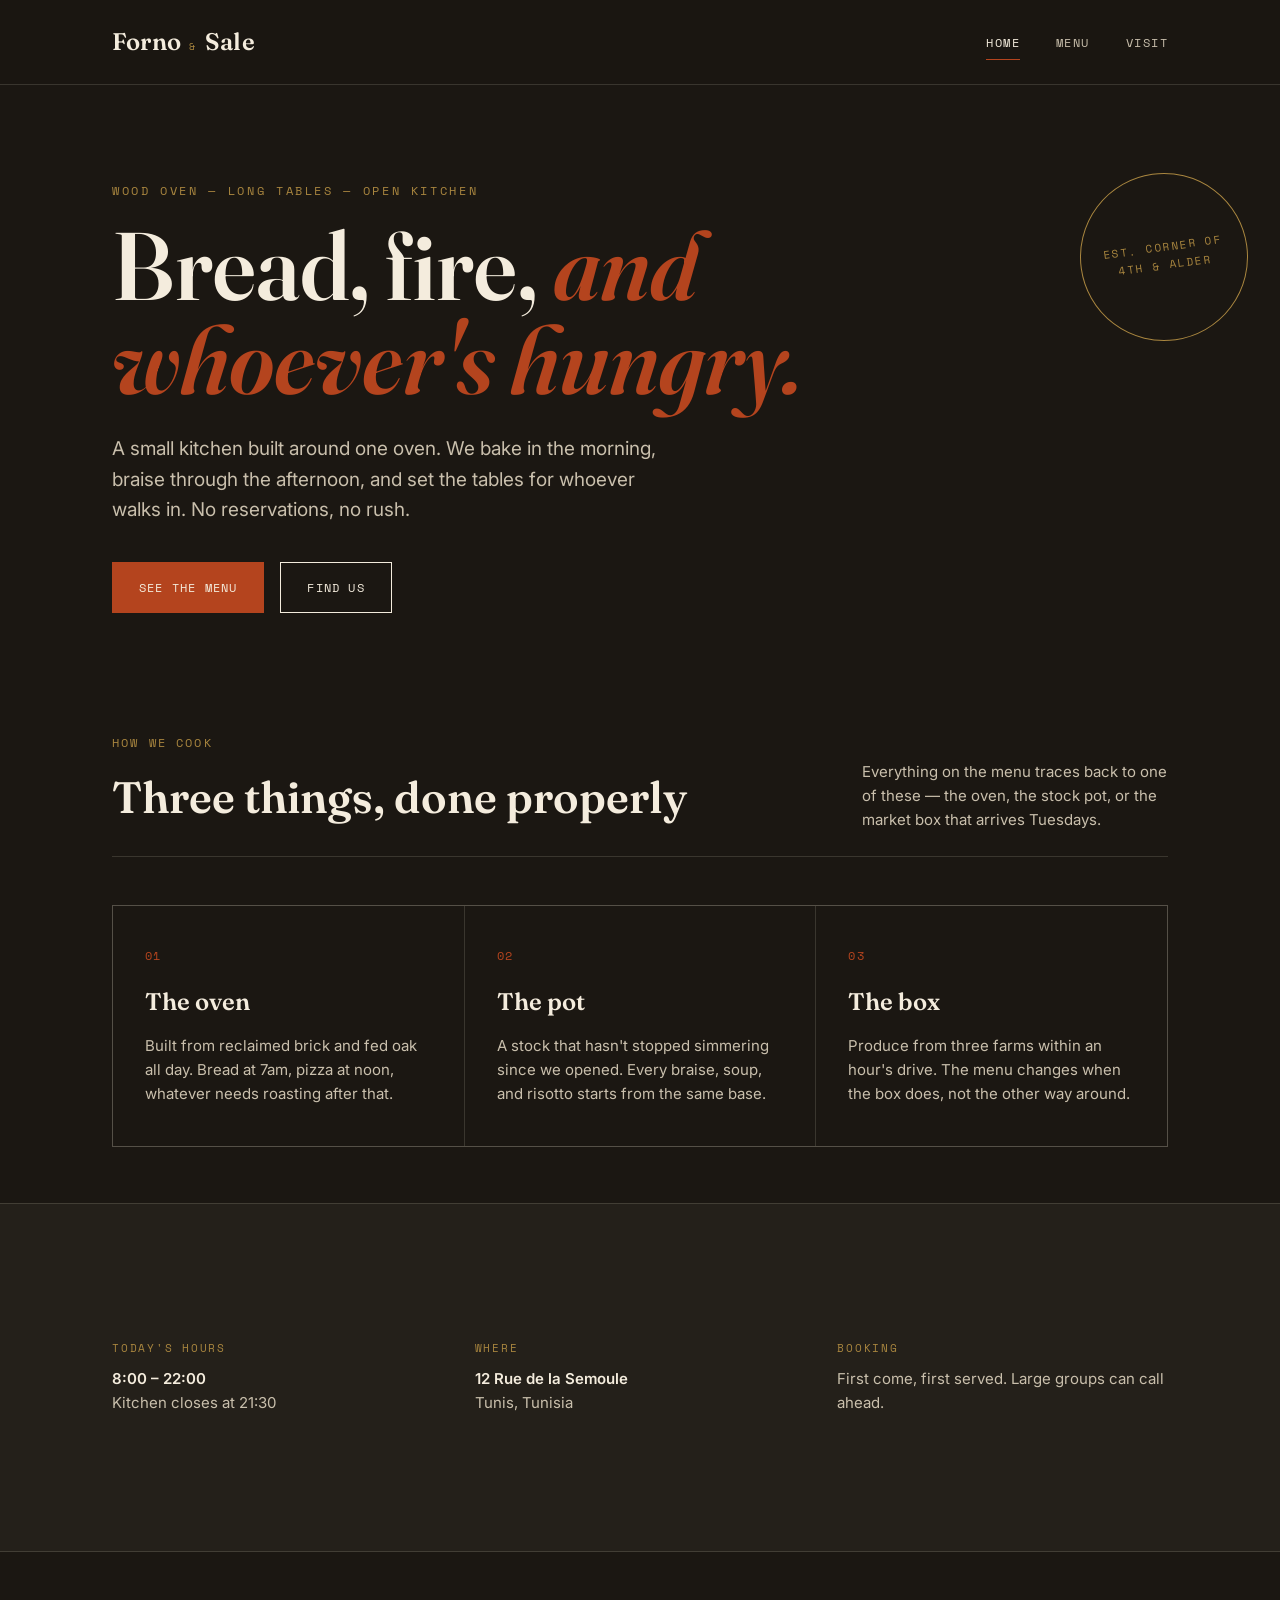
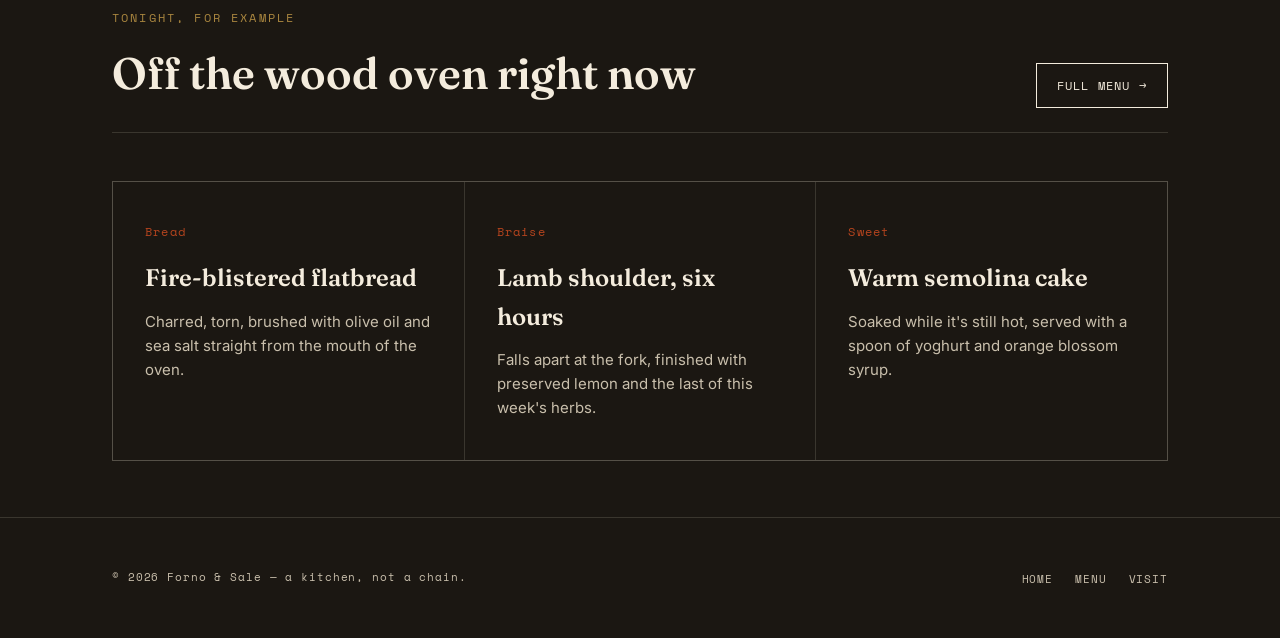
==== index.html @ 8fa6b56a "Add files via upload" ====
<!DOCTYPE html>
<html lang="en">
<head>
<meta charset="UTF-8">
<meta name="viewport" content="width=device-width, initial-scale=1.0">
<title>Forno &amp; Sale — A Neighborhood Kitchen</title>
<link rel="preconnect" href="https://fonts.googleapis.com">
<link href="https://fonts.googleapis.com/css2?family=Fraunces:ital,wght@0,500;0,600;1,500&family=Inter:wght@400;500&family=Space+Mono&display=swap" rel="stylesheet">
<link rel="stylesheet" href="style.css">
</head>
<body>

<header class="site-header">
  <div class="wrap">
    <a href="index.html" class="brand">Forno <small>&amp;</small> Sale</a>
    <nav class="main-nav" aria-label="Primary">
      <ul>
        <li><a href="index.html" aria-current="page">Home</a></li>
        <li><a href="menu.html">Menu</a></li>
        <li><a href="contact.html">Visit</a></li>
      </ul>
    </nav>
  </div>
</header>

<main>
  <section class="hero">
    <div class="wrap">
      <div class="stamp">est. corner of<br>4th &amp; Alder</div>
      <p class="hero-eyebrow">Wood oven — long tables — open kitchen</p>
      <h1>Bread, fire, <em>and whoever's&nbsp;hungry.</em></h1>
      <p class="lede">A small kitchen built around one oven. We bake in the morning, braise through the afternoon, and set the tables for whoever walks in. No reservations, no rush.</p>
      <div class="hero-actions">
        <a href="menu.html" class="btn primary">See the menu</a>
        <a href="contact.html" class="btn">Find us</a>
      </div>
    </div>
  </section>

  <section class="tight">
    <div class="wrap">
      <div class="section-head">
        <div>
          <p class="eyebrow">How we cook</p>
          <h2>Three things, done properly</h2>
        </div>
        <p>Everything on the menu traces back to one of these — the oven, the stock pot, or the market box that arrives Tuesdays.</p>
      </div>

      <div class="grid-3">
        <div class="card">
          <p class="num">01</p>
          <h3>The oven</h3>
          <p>Built from reclaimed brick and fed oak all day. Bread at 7am, pizza at noon, whatever needs roasting after that.</p>
        </div>
        <div class="card">
          <p class="num">02</p>
          <h3>The pot</h3>
          <p>A stock that hasn't stopped simmering since we opened. Every braise, soup, and risotto starts from the same base.</p>
        </div>
        <div class="card">
          <p class="num">03</p>
          <h3>The box</h3>
          <p>Produce from three farms within an hour's drive. The menu changes when the box does, not the other way around.</p>
        </div>
      </div>
    </div>
  </section>

  <section class="info-strip">
    <div class="wrap">
      <div class="info-block">
        <p class="label">Today's hours</p>
        <p><strong>8:00 – 22:00</strong><br>Kitchen closes at 21:30</p>
      </div>
      <div class="info-block">
        <p class="label">Where</p>
        <p><strong>12 Rue de la Semoule</strong><br>Tunis, Tunisia</p>
      </div>
      <div class="info-block">
        <p class="label">Booking</p>
        <p>First come, first served. Large groups can call ahead.</p>
      </div>
    </div>
  </section>

  <section class="tight">
    <div class="wrap">
      <div class="section-head">
        <div>
          <p class="eyebrow">Tonight, for example</p>
          <h2>Off the wood oven right now</h2>
        </div>
        <p><a href="menu.html" class="btn" style="padding:12px 20px;">Full menu →</a></p>
      </div>
      <div class="grid-3">
        <div class="card">
          <p class="num">Bread</p>
          <h3>Fire-blistered flatbread</h3>
          <p>Charred, torn, brushed with olive oil and sea salt straight from the mouth of the oven.</p>
        </div>
        <div class="card">
          <p class="num">Braise</p>
          <h3>Lamb shoulder, six hours</h3>
          <p>Falls apart at the fork, finished with preserved lemon and the last of this week's herbs.</p>
        </div>
        <div class="card">
          <p class="num">Sweet</p>
          <h3>Warm semolina cake</h3>
          <p>Soaked while it's still hot, served with a spoon of yoghurt and orange blossom syrup.</p>
        </div>
      </div>
    </div>
  </section>
</main>

<footer>
  <div class="wrap">
    <p class="foot-note">© 2026 Forno &amp; Sale — a kitchen, not a chain.</p>
    <ul class="foot-links">
      <li><a href="index.html">Home</a></li>
      <li><a href="menu.html">Menu</a></li>
      <li><a href="contact.html">Visit</a></li>
    </ul>
  </div>
</footer>

</body>
</html>
---- style.css ----
/* ============================================
   FORNO & SALE — a neighborhood kitchen
   Palette: charred oak, flour cream, dried-chili rust, brass
   Type: Fraunces (display) / Inter (body) / Space Mono (labels, prices)
============================================ */

:root {
  --char:      #1B1712;   /* charred oak — base background */
  --char-2:    #24201A;   /* slightly lifted panel */
  --cream:     #F4ECDD;   /* flour cream — primary text/light surfaces */
  --cream-dim: #C9BFAC;   /* muted cream for secondary text */
  --rust:      #B4441E;   /* dried chili — the one loud accent */
  --rust-dim:  #7A3216;
  --brass:     #A9863F;   /* brass — quiet secondary accent */
  --olive:     #55603F;   /* deep olive — used sparingly for dividers */
  --line:      rgba(244,236,221,0.14);

  --display: "Fraunces", Georgia, serif;
  --body: "Inter", -apple-system, BlinkMacSystemFont, sans-serif;
  --mono: "Space Mono", "Courier New", monospace;
}

* { box-sizing: border-box; }

html { scroll-behavior: smooth; }

body {
  margin: 0;
  background: var(--char);
  color: var(--cream);
  font-family: var(--body);
  font-size: 17px;
  line-height: 1.6;
  -webkit-font-smoothing: antialiased;
}

@media (prefers-reduced-motion: reduce) {
  * { animation: none !important; transition: none !important; }
  html { scroll-behavior: auto; }
}

a { color: inherit; }

img { max-width: 100%; display: block; }

.wrap {
  max-width: 1120px;
  margin: 0 auto;
  padding: 0 32px;
}

/* ---------- Header / nav ---------- */

.site-header {
  position: sticky;
  top: 0;
  z-index: 20;
  background: rgba(27,23,18,0.92);
  backdrop-filter: blur(6px);
  border-bottom: 1px solid var(--line);
}

.site-header .wrap {
  display: flex;
  align-items: center;
  justify-content: space-between;
  height: 84px;
}

.brand {
  font-family: var(--display);
  font-size: 24px;
  font-weight: 600;
  letter-spacing: 0.01em;
  text-decoration: none;
  color: var(--cream);
  display: flex;
  align-items: baseline;
  gap: 8px;
}

.brand small {
  font-family: var(--mono);
  font-size: 10px;
  letter-spacing: 0.18em;
  text-transform: uppercase;
  color: var(--brass);
  font-weight: 400;
}

nav.main-nav ul {
  list-style: none;
  display: flex;
  gap: 36px;
  margin: 0;
  padding: 0;
}

nav.main-nav a {
  text-decoration: none;
  font-family: var(--mono);
  font-size: 12px;
  letter-spacing: 0.12em;
  text-transform: uppercase;
  color: var(--cream-dim);
  padding: 8px 0;
  border-bottom: 1px solid transparent;
  transition: color 0.2s ease, border-color 0.2s ease;
}

nav.main-nav a:hover,
nav.main-nav a[aria-current="page"] {
  color: var(--cream);
  border-bottom-color: var(--rust);
}

/* mobile nav toggle */
.nav-toggle { display: none; }

@media (max-width: 720px) {
  .site-header .wrap { height: 68px; }
  .brand { font-size: 20px; }
  nav.main-nav ul { gap: 22px; }
  nav.main-nav a { font-size: 11px; }
}

/* ---------- Hero ---------- */

.hero {
  position: relative;
  padding: 96px 0 64px;
  overflow: hidden;
}

.hero-eyebrow {
  font-family: var(--mono);
  font-size: 12px;
  letter-spacing: 0.22em;
  text-transform: uppercase;
  color: var(--brass);
  margin: 0 0 18px;
}

.hero h1 {
  font-family: var(--display);
  font-size: clamp(48px, 8vw, 96px);
  line-height: 0.98;
  font-weight: 600;
  margin: 0 0 28px;
  max-width: 14ch;
}

.hero h1 em {
  font-style: italic;
  color: var(--rust);
}

.hero p.lede {
  max-width: 46ch;
  font-size: 19px;
  color: var(--cream-dim);
  margin: 0 0 36px;
}

.hero-actions {
  display: flex;
  gap: 16px;
  flex-wrap: wrap;
}

.btn {
  display: inline-flex;
  align-items: center;
  gap: 10px;
  font-family: var(--mono);
  font-size: 12px;
  letter-spacing: 0.1em;
  text-transform: uppercase;
  text-decoration: none;
  padding: 15px 26px;
  border: 1px solid var(--cream);
  color: var(--cream);
  transition: background 0.2s ease, color 0.2s ease, border-color 0.2s ease;
}

.btn:hover { background: var(--cream); color: var(--char); }

.btn.primary {
  background: var(--rust);
  border-color: var(--rust);
  color: var(--cream);
}

.btn.primary:hover {
  background: transparent;
  color: var(--rust);
}

/* the "stamp" signature element: a rotated ticket-like tag */
.stamp {
  position: absolute;
  top: 88px;
  right: 32px;
  width: 168px;
  height: 168px;
  border: 1px solid var(--brass);
  border-radius: 50%;
  transform: rotate(-8deg);
  display: flex;
  align-items: center;
  justify-content: center;
  text-align: center;
  font-family: var(--mono);
  font-size: 11px;
  letter-spacing: 0.14em;
  text-transform: uppercase;
  color: var(--brass);
  padding: 14px;
}

@media (max-width: 900px) {
  .stamp { display: none; }
}

/* ---------- Section scaffolding ---------- */

section { padding: 88px 0; }
section.tight { padding: 56px 0; }

.section-head {
  display: flex;
  align-items: flex-end;
  justify-content: space-between;
  gap: 24px;
  margin-bottom: 48px;
  border-bottom: 1px solid var(--line);
  padding-bottom: 24px;
}

.section-head .eyebrow {
  font-family: var(--mono);
  font-size: 12px;
  letter-spacing: 0.18em;
  text-transform: uppercase;
  color: var(--brass);
  margin: 0 0 10px;
}

.section-head h2 {
  font-family: var(--display);
  font-size: clamp(30px, 4vw, 44px);
  margin: 0;
  font-weight: 600;
}

.section-head p {
  max-width: 34ch;
  color: var(--cream-dim);
  margin: 0;
  font-size: 15px;
}

/* ---------- Cards / grid (index highlights) ---------- */

.grid-3 {
  display: grid;
  grid-template-columns: repeat(3, 1fr);
  gap: 1px;
  background: var(--line);
  border: 1px solid var(--line);
}

@media (max-width: 820px) {
  .grid-3 { grid-template-columns: 1fr; }
}

.card {
  background: var(--char);
  padding: 40px 32px;
}

.card .num {
  font-family: var(--mono);
  font-size: 12px;
  color: var(--rust);
  margin-bottom: 18px;
  letter-spacing: 0.1em;
}

.card h3 {
  font-family: var(--display);
  font-size: 24px;
  margin: 0 0 12px;
  font-weight: 600;
}

.card p {
  color: var(--cream-dim);
  font-size: 15px;
  margin: 0;
}

/* ---------- Hours / info strip ---------- */

.info-strip {
  background: var(--char-2);
  border-top: 1px solid var(--line);
  border-bottom: 1px solid var(--line);
}

.info-strip .wrap {
  display: grid;
  grid-template-columns: repeat(3, 1fr);
  gap: 32px;
  padding: 48px 32px;
}

@media (max-width: 720px) {
  .info-strip .wrap { grid-template-columns: 1fr; }
}

.info-block .label {
  font-family: var(--mono);
  font-size: 11px;
  letter-spacing: 0.16em;
  text-transform: uppercase;
  color: var(--brass);
  margin: 0 0 10px;
}

.info-block p { margin: 0; color: var(--cream-dim); font-size: 15px; }
.info-block p strong { color: var(--cream); font-weight: 600; }

/* ---------- Menu page ---------- */

.menu-nav {
  display: flex;
  gap: 10px;
  flex-wrap: wrap;
  margin-bottom: 56px;
}

.menu-nav a {
  font-family: var(--mono);
  font-size: 11px;
  letter-spacing: 0.1em;
  text-transform: uppercase;
  text-decoration: none;
  color: var(--cream-dim);
  border: 1px solid var(--line);
  padding: 10px 16px;
  transition: border-color 0.2s ease, color 0.2s ease;
}

.menu-nav a:hover { color: var(--cream); border-color: var(--brass); }

.menu-group { margin-bottom: 72px; }

.menu-group-title {
  font-family: var(--mono);
  font-size: 12px;
  letter-spacing: 0.2em;
  text-transform: uppercase;
  color: var(--rust);
  margin: 0 0 28px;
  display: flex;
  align-items: center;
  gap: 16px;
}

.menu-group-title::after {
  content: "";
  flex: 1;
  height: 1px;
  background: var(--line);
}

.menu-item {
  display: grid;
  grid-template-columns: 1fr auto;
  gap: 8px 24px;
  padding: 22px 0;
  border-bottom: 1px solid var(--line);
}

.menu-item:first-child { padding-top: 0; }

.menu-item-name {
  font-family: var(--display);
  font-size: 21px;
  font-weight: 600;
  margin: 0;
}

.menu-item-price {
  font-family: var(--mono);
  font-size: 16px;
  color: var(--brass);
  align-self: start;
}

.menu-item-desc {
  grid-column: 1 / 2;
  margin: 0;
  color: var(--cream-dim);
  font-size: 14.5px;
  max-width: 56ch;
}

.menu-item-tags {
  grid-column: 1 / 2;
  display: flex;
  gap: 8px;
  margin-top: 4px;
}

.tag {
  font-family: var(--mono);
  font-size: 10px;
  letter-spacing: 0.08em;
  text-transform: uppercase;
  color: var(--olive);
  border: 1px solid var(--olive);
  padding: 2px 8px;
}

/* ---------- Contact page ---------- */

.contact-layout {
  display: grid;
  grid-template-columns: 1.1fr 0.9fr;
  gap: 64px;
}

@media (max-width: 820px) {
  .contact-layout { grid-template-columns: 1fr; }
}

.field {
  margin-bottom: 22px;
}

.field label {
  display: block;
  font-family: var(--mono);
  font-size: 11px;
  letter-spacing: 0.12em;
  text-transform: uppercase;
  color: var(--brass);
  margin-bottom: 10px;
}

.field input,
.field textarea {
  width: 100%;
  background: transparent;
  border: none;
  border-bottom: 1px solid var(--line);
  color: var(--cream);
  font-family: var(--body);
  font-size: 16px;
  padding: 10px 2px;
  outline: none;
  transition: border-color 0.2s ease;
}

.field input:focus,
.field textarea:focus {
  border-bottom-color: var(--rust);
}

.field textarea { resize: vertical; min-height: 110px; }

.map-block {
  border: 1px solid var(--line);
  padding: 32px;
  background: var(--char-2);
}

.map-block .label {
  font-family: var(--mono);
  font-size: 11px;
  letter-spacing: 0.16em;
  text-transform: uppercase;
  color: var(--brass);
  margin: 0 0 12px;
}

.map-block h3 {
  font-family: var(--display);
  font-size: 22px;
  margin: 0 0 6px;
}

.map-block address {
  font-style: normal;
  color: var(--cream-dim);
  margin-bottom: 24px;
}

.hours-table {
  width: 100%;
  border-collapse: collapse;
  font-size: 14.5px;
}

.hours-table td {
  padding: 8px 0;
  border-bottom: 1px solid var(--line);
  color: var(--cream-dim);
}

.hours-table td:last-child {
  text-align: right;
  font-family: var(--mono);
  color: var(--cream);
}

/* ---------- Footer ---------- */

footer {
  border-top: 1px solid var(--line);
  padding: 40px 0;
}

footer .wrap {
  display: flex;
  align-items: center;
  justify-content: space-between;
  flex-wrap: wrap;
  gap: 16px;
}

footer .foot-note {
  font-family: var(--mono);
  font-size: 11px;
  letter-spacing: 0.08em;
  color: var(--cream-dim);
}

footer .foot-links {
  display: flex;
  gap: 22px;
  list-style: none;
  margin: 0;
  padding: 0;
}

footer .foot-links a {
  font-family: var(--mono);
  font-size: 11px;
  letter-spacing: 0.08em;
  text-transform: uppercase;
  text-decoration: none;
  color: var(--cream-dim);
}

footer .foot-links a:hover { color: var(--rust); }

/* focus visibility for accessibility */
a:focus-visible, button:focus-visible, input:focus-visible, textarea:focus-visible {
  outline: 2px solid var(--rust);
  outline-offset: 3px;
}
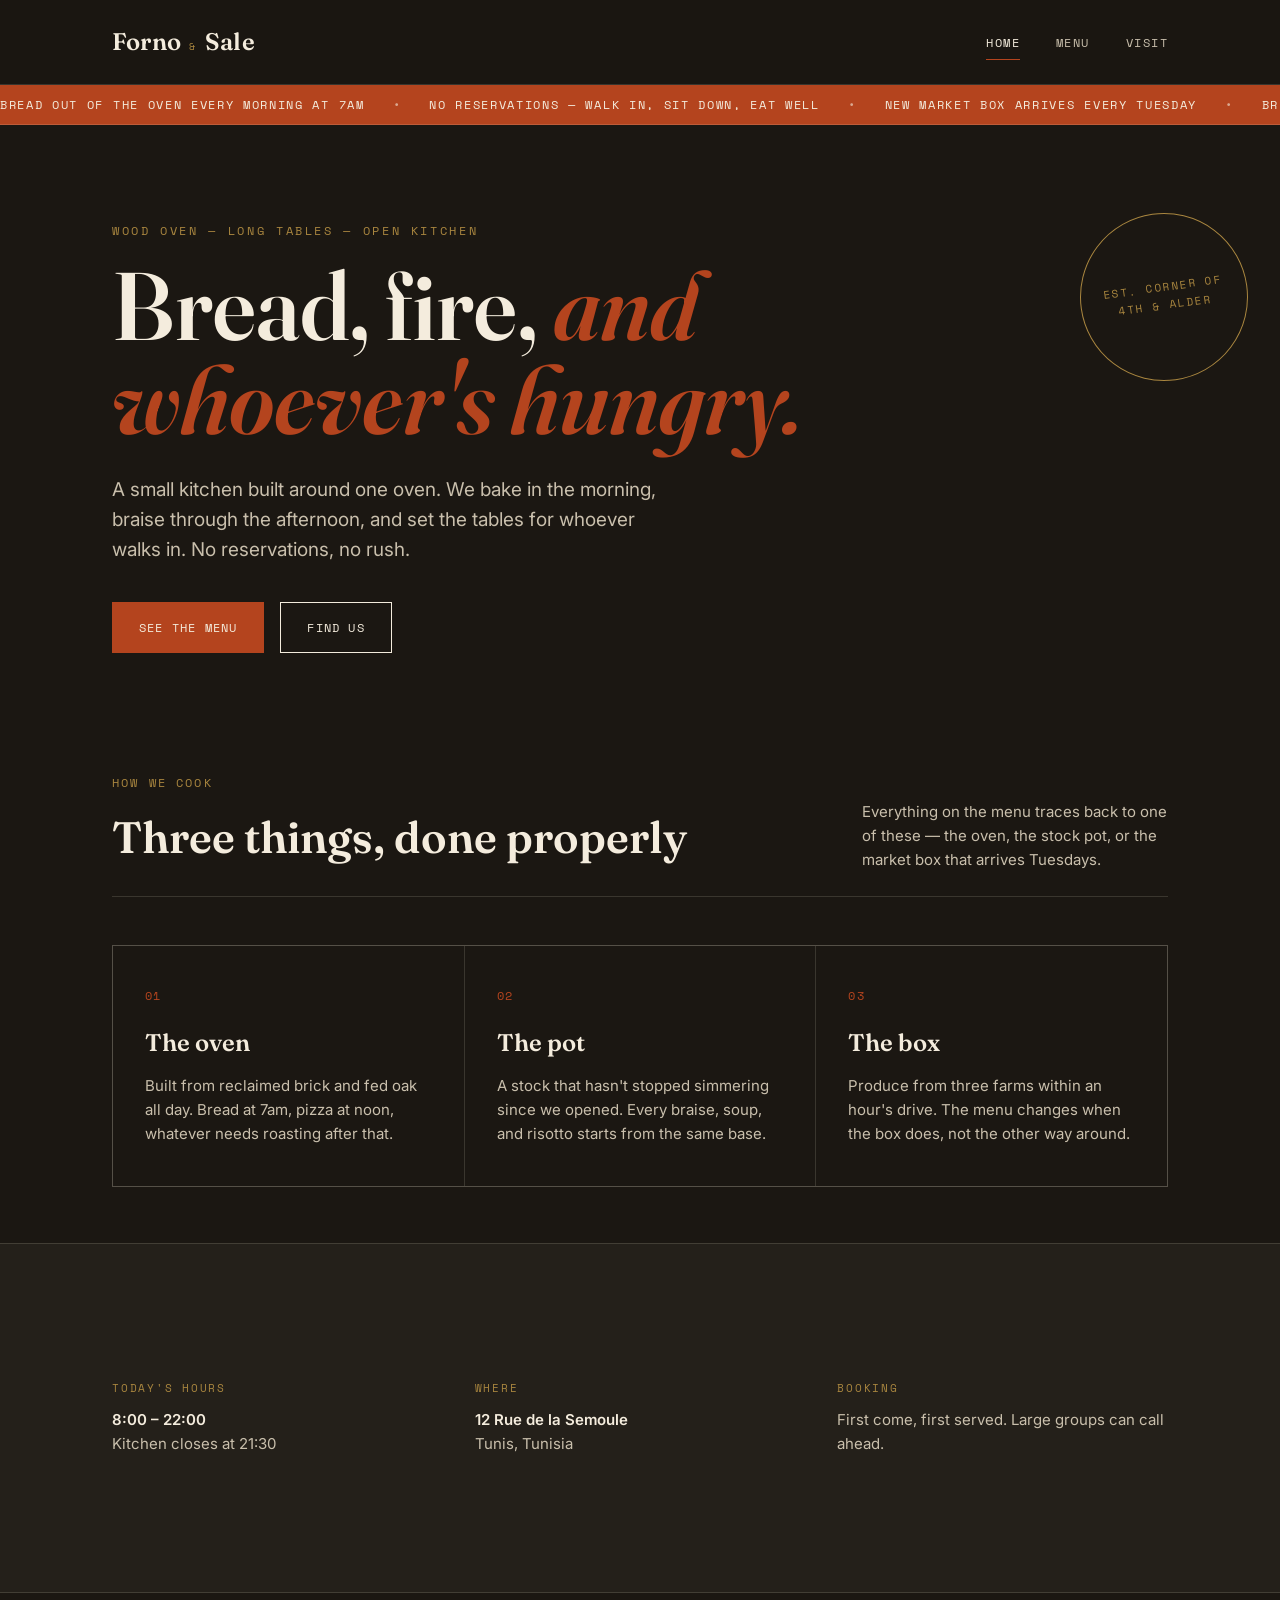
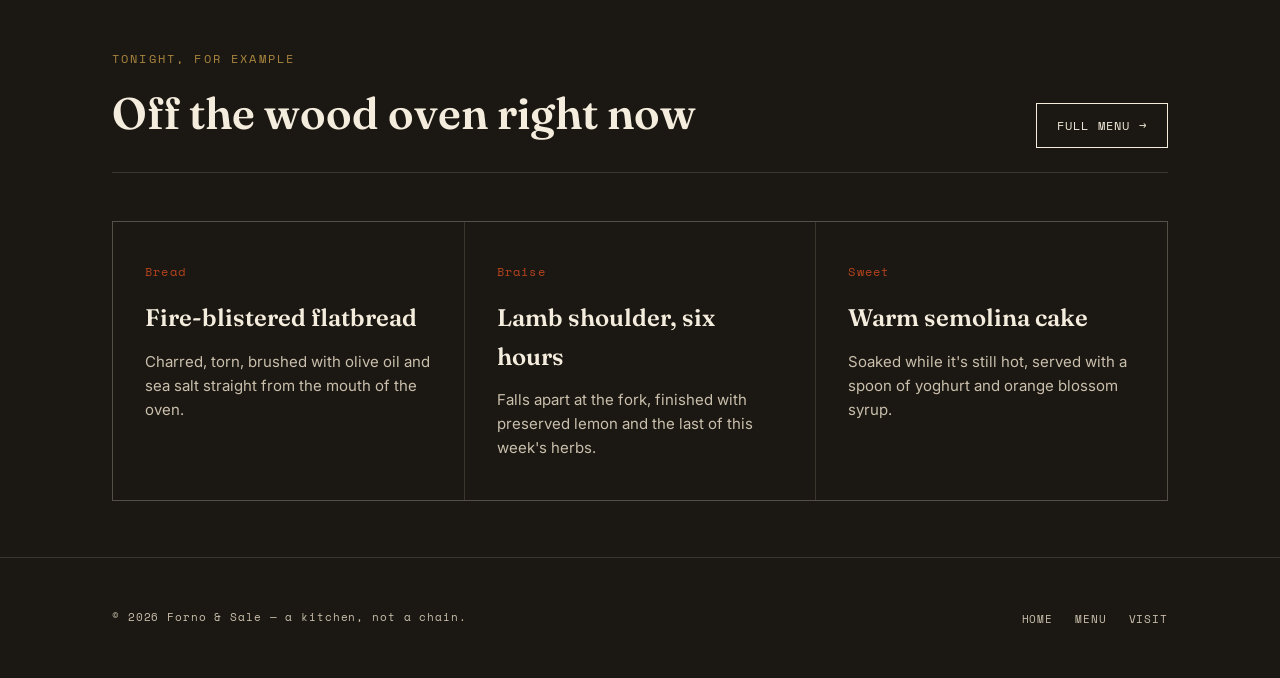
==== commit 2d6264df: "Add files via upload add baniere de texte qui defille" ====
--- a/index.html
+++ b/index.html
@@ -22,6 +22,17 @@
     </nav>
   </div>
 </header>
+
+<div class="ticker" role="marquee" aria-label="Announcements">
+  <div class="ticker-track">
+    <span>Bread out of the oven every morning at 7am</span>
+    <span>No reservations — walk in, sit down, eat well</span>
+    <span>New market box arrives every Tuesday</span>
+    <span>Bread out of the oven every morning at 7am</span>
+    <span>No reservations — walk in, sit down, eat well</span>
+    <span>New market box arrives every Tuesday</span>
+  </div>
+</div>
 
 <main>
   <section class="hero">
--- a/style.css
+++ b/style.css
@@ -124,6 +124,49 @@
   nav.main-nav a { font-size: 11px; }
 }
 
+/* ---------- Scrolling ticker ---------- */
+
+.ticker {
+  background: var(--rust);
+  border-bottom: 1px solid var(--line);
+  overflow: hidden;
+  white-space: nowrap;
+}
+
+.ticker-track {
+  display: inline-flex;
+  width: max-content;
+  animation: ticker-scroll 28s linear infinite;
+  will-change: transform;
+}
+
+.ticker-track span {
+  display: inline-flex;
+  align-items: center;
+  font-family: var(--mono);
+  font-size: 12px;
+  letter-spacing: 0.14em;
+  text-transform: uppercase;
+  color: var(--cream);
+  padding: 10px 0;
+}
+
+.ticker-track span::after {
+  content: "•";
+  margin: 0 28px;
+  color: var(--cream);
+  opacity: 0.6;
+}
+
+@keyframes ticker-scroll {
+  from { transform: translateX(0); }
+  to { transform: translateX(-50%); }
+}
+
+@media (prefers-reduced-motion: reduce) {
+  .ticker-track { animation: none; }
+}
+
 /* ---------- Hero ---------- */
 
 .hero {
